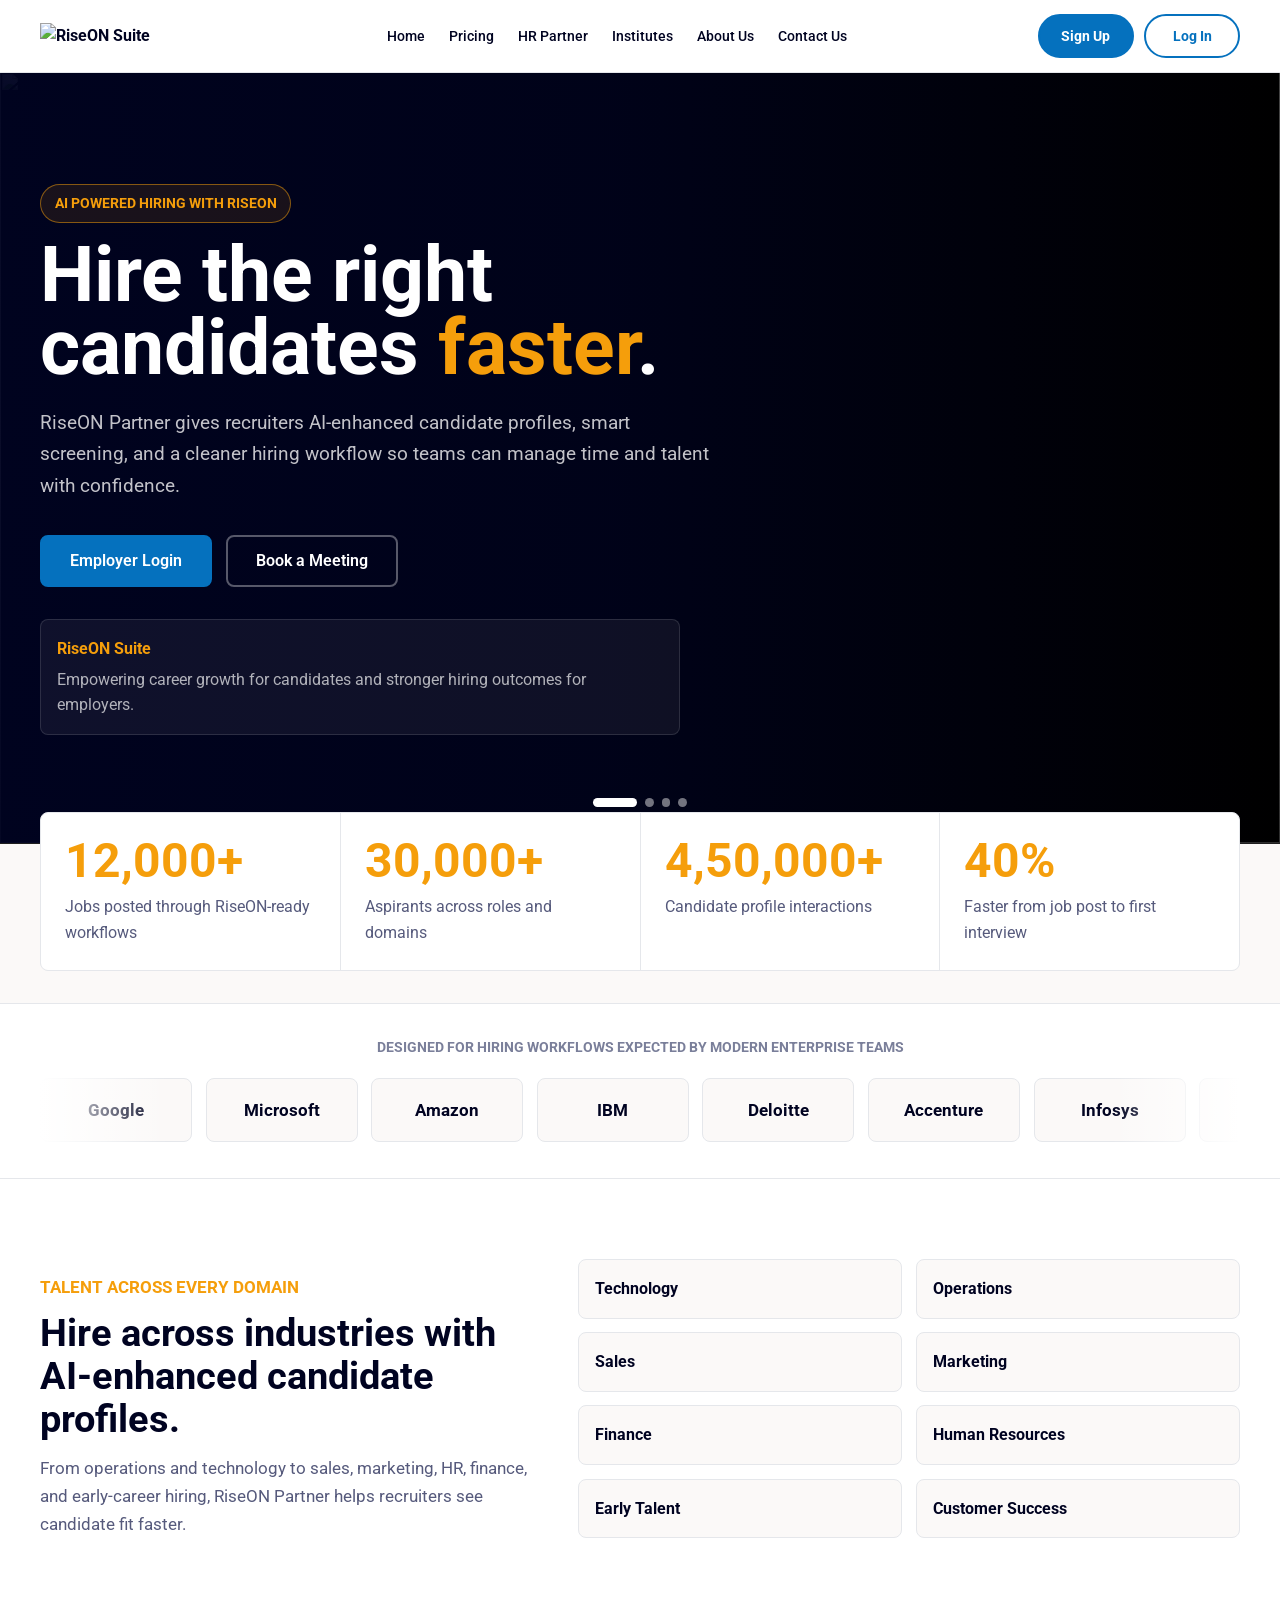
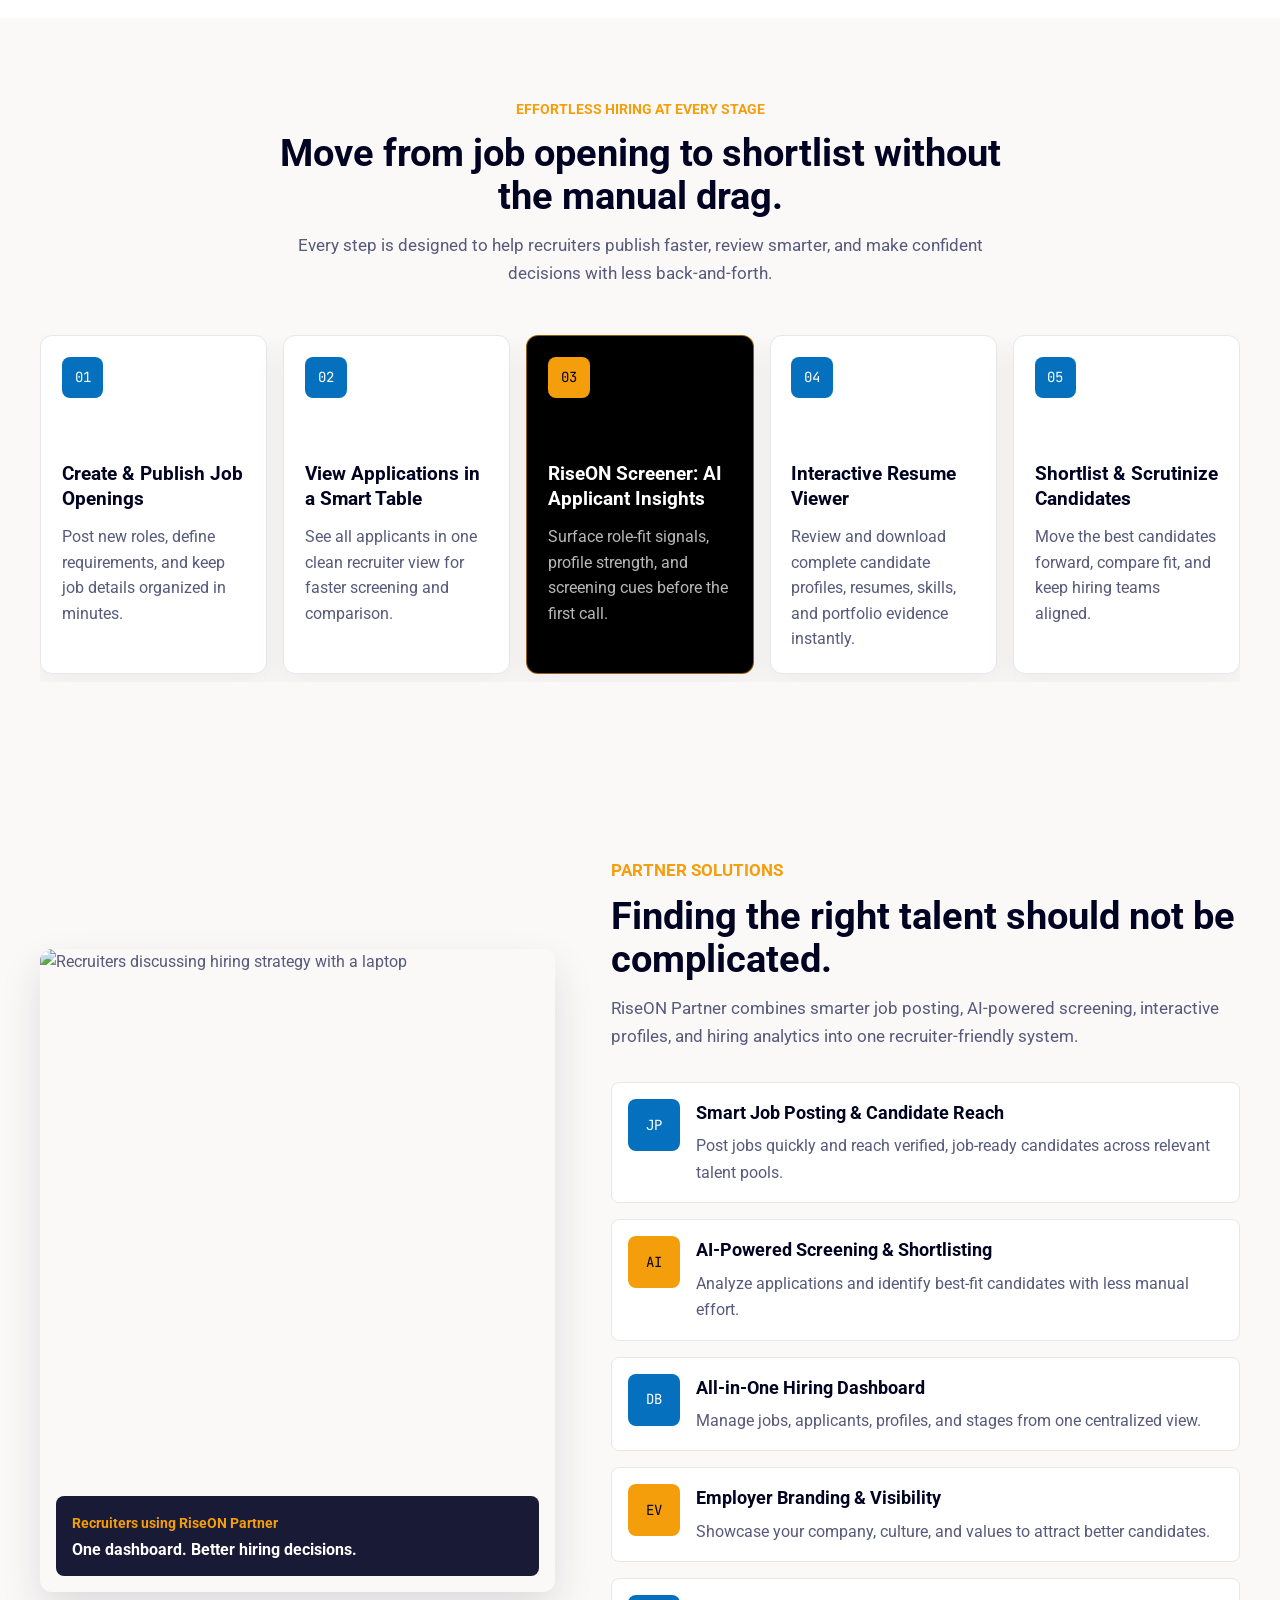
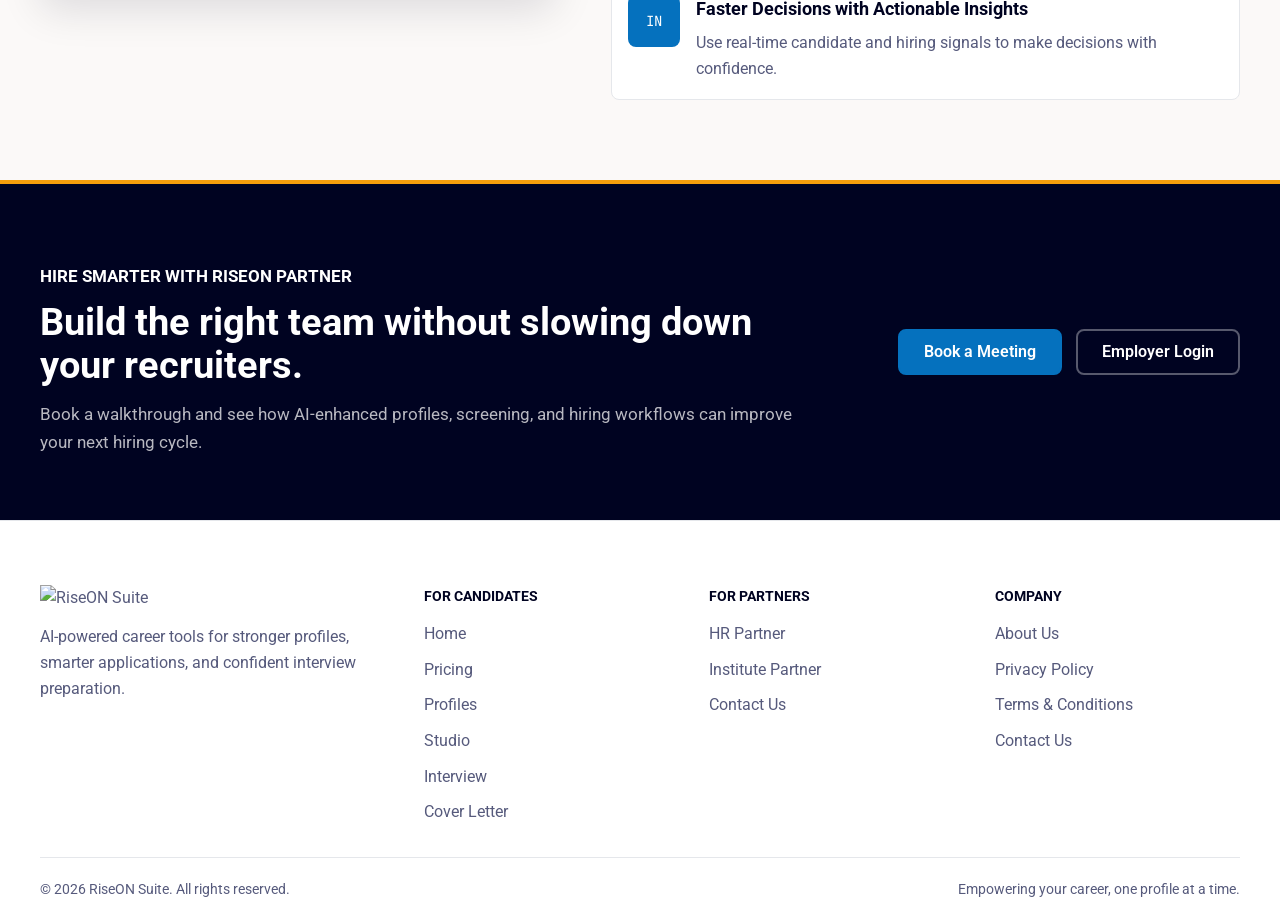
==== hr-partner/index.html @ efba165c "added 2-3 pages" ====
<!doctype html>
<html lang="en">
  <head>
    <meta charset="utf-8">
    <meta name="viewport" content="width=device-width, initial-scale=1">
    <title>RiseON Partner | AI Powered Hiring</title>
    <meta
      name="description"
      content="RiseON Partner helps employers post jobs, screen candidates with AI, review interactive profiles, and hire the right people faster."
    >
    <link rel="preconnect" href="https://fonts.googleapis.com">
    <link rel="preconnect" href="https://fonts.gstatic.com" crossorigin>
    <link href="https://fonts.googleapis.com/css2?family=JetBrains+Mono:wght@400&family=Lora:wght@400;700&family=Roboto:wght@400;500;600;700&display=swap" rel="stylesheet">
    <link rel="stylesheet" href="../root.css">
    <link rel="stylesheet" href="./hr-partner.css?v=20260506-left-hero">
  </head>
  <body>
    <div data-include="../global/header.html"></div>

    <main>
      <section class="partner-hero">
        <div class="partner-hero-carousel" aria-hidden="true">
          <div class="partner-hero-carousel__slide is-active">
            <img src="https://images.pexels.com/photos/3184465/pexels-photo-3184465.jpeg?auto=compress&cs=tinysrgb&w=1800" alt="">
          </div>
          <div class="partner-hero-carousel__slide">
            <img src="https://images.pexels.com/photos/3184291/pexels-photo-3184291.jpeg?auto=compress&cs=tinysrgb&w=1800" alt="">
          </div>
          <div class="partner-hero-carousel__slide">
            <img src="https://images.pexels.com/photos/3183197/pexels-photo-3183197.jpeg?auto=compress&cs=tinysrgb&w=1800" alt="">
          </div>
          <div class="partner-hero-carousel__slide">
            <img src="https://images.pexels.com/photos/8867434/pexels-photo-8867434.jpeg?auto=compress&cs=tinysrgb&w=1800" alt="">
          </div>
        </div>
        <div class="container partner-hero__grid">
          <div class="partner-hero__copy">
            <p class="partner-pill">AI Powered Hiring with RiseON</p>
            <h1>Hire the right candidates <span>faster</span>.</h1>
            <p>
              RiseON Partner gives recruiters AI-enhanced candidate profiles, smart screening, and a cleaner hiring workflow so teams can manage time and talent with confidence.
            </p>
            <div class="partner-hero__actions">
              <a class="btn btn--primary btn--large" href="https://riseon.happypeopleai.com/admin/login">Employer Login</a>
              <a class="btn btn--secondary btn--large" href="https://calendar.google.com/calendar/u/0/appointments/schedules/AcZssZ1-ltkSW2wYf4nBiHcoW8e8xWW96bjMgXMmFRGwy02BsrWXiz62TYmEZXyejcol_nTlp3T9TZU3">Book a Meeting</a>
            </div>
            <div class="partner-hero__brandline">
              <strong>RiseON Suite</strong>
              <span>Empowering career growth for candidates and stronger hiring outcomes for employers.</span>
            </div>
          </div>

        </div>
        <div class="partner-hero-carousel__controls" aria-label="HR Partner hero carousel controls">
          <button class="is-active" type="button" aria-label="Show hiring strategy slide" data-partner-hero-dot="0"></button>
          <button type="button" aria-label="Show recruitment team slide" data-partner-hero-dot="1"></button>
          <button type="button" aria-label="Show candidate review slide" data-partner-hero-dot="2"></button>
          <button type="button" aria-label="Show AI hiring slide" data-partner-hero-dot="3"></button>
        </div>
      </section>

      <section class="partner-proof" aria-label="RiseON Partner hiring metrics">
        <div class="container partner-proof__grid">
          <div>
            <strong data-count-to="12000">0</strong>
            <span>Jobs posted through RiseON-ready workflows</span>
          </div>
          <div>
            <strong data-count-to="30000">0</strong>
            <span>Aspirants across roles and domains</span>
          </div>
          <div>
            <strong data-count-to="450000">0</strong>
            <span>Candidate profile interactions</span>
          </div>
          <div>
            <strong>40%</strong>
            <span>Faster from job post to first interview</span>
          </div>
        </div>
      </section>

      <section class="partner-logo-marquee" aria-label="Enterprise hiring standards">
        <div class="container partner-logo-marquee__inner">
          <p>Designed for hiring workflows expected by modern enterprise teams</p>
          <div class="partner-logo-marquee__viewport">
            <div class="partner-logo-marquee__track">
              <span>Google</span>
              <span>Microsoft</span>
              <span>Amazon</span>
              <span>IBM</span>
              <span>Deloitte</span>
              <span>Accenture</span>
              <span>Infosys</span>
              <span>TCS</span>
              <span>Wipro</span>
              <span>Capgemini</span>
              <span aria-hidden="true">Google</span>
              <span aria-hidden="true">Microsoft</span>
              <span aria-hidden="true">Amazon</span>
              <span aria-hidden="true">IBM</span>
              <span aria-hidden="true">Deloitte</span>
              <span aria-hidden="true">Accenture</span>
              <span aria-hidden="true">Infosys</span>
              <span aria-hidden="true">TCS</span>
              <span aria-hidden="true">Wipro</span>
              <span aria-hidden="true">Capgemini</span>
            </div>
          </div>
        </div>
      </section>

      <section class="section partner-industries">
        <div class="container partner-industries__inner">
          <div>
            <p class="eyebrow">Talent across every domain</p>
            <h2>Hire across industries with AI-enhanced candidate profiles.</h2>
            <p>
              From operations and technology to sales, marketing, HR, finance, and early-career hiring, RiseON Partner helps recruiters see candidate fit faster.
            </p>
          </div>
          <div class="industry-strip" aria-label="Recruiters using RiseON Partner">
            <span>Technology</span>
            <span>Operations</span>
            <span>Sales</span>
            <span>Marketing</span>
            <span>Finance</span>
            <span>Human Resources</span>
            <span>Early Talent</span>
            <span>Customer Success</span>
          </div>
        </div>
      </section>

      <section class="section hiring-flow">
        <div class="container">
          <div class="section-heading">
            <p class="eyebrow">Effortless hiring at every stage</p>
            <h2>Move from job opening to shortlist without the manual drag.</h2>
            <p>Every step is designed to help recruiters publish faster, review smarter, and make confident decisions with less back-and-forth.</p>
          </div>

          <div class="flow-grid">
            <article class="flow-card">
              <span>01</span>
              <h3>Create & Publish Job Openings</h3>
              <p>Post new roles, define requirements, and keep job details organized in minutes.</p>
            </article>
            <article class="flow-card">
              <span>02</span>
              <h3>View Applications in a Smart Table</h3>
              <p>See all applicants in one clean recruiter view for faster screening and comparison.</p>
            </article>
            <article class="flow-card flow-card--featured">
              <span>03</span>
              <h3>RiseON Screener: AI Applicant Insights</h3>
              <p>Surface role-fit signals, profile strength, and screening cues before the first call.</p>
            </article>
            <article class="flow-card">
              <span>04</span>
              <h3>Interactive Resume Viewer</h3>
              <p>Review and download complete candidate profiles, resumes, skills, and portfolio evidence instantly.</p>
            </article>
            <article class="flow-card">
              <span>05</span>
              <h3>Shortlist & Scrutinize Candidates</h3>
              <p>Move the best candidates forward, compare fit, and keep hiring teams aligned.</p>
            </article>
          </div>
        </div>
      </section>

      <section class="section partner-solution">
        <div class="container partner-solution__grid">
          <div class="solution-media">
            <img src="https://images.pexels.com/photos/3184465/pexels-photo-3184465.jpeg?auto=compress&cs=tinysrgb&w=1200" alt="Recruiters discussing hiring strategy with a laptop">
            <div class="solution-media__label">
              <span>Recruiters using RiseON Partner</span>
              <strong>One dashboard. Better hiring decisions.</strong>
            </div>
          </div>
          <div>
            <p class="eyebrow">Partner solutions</p>
            <h2>Finding the right talent should not be complicated.</h2>
            <p>
              RiseON Partner combines smarter job posting, AI-powered screening, interactive profiles, and hiring analytics into one recruiter-friendly system.
            </p>
            <div class="solution-list">
              <article>
                <span>JP</span>
                <div>
                  <h3>Smart Job Posting & Candidate Reach</h3>
                  <p>Post jobs quickly and reach verified, job-ready candidates across relevant talent pools.</p>
                </div>
              </article>
              <article>
                <span>AI</span>
                <div>
                  <h3>AI-Powered Screening & Shortlisting</h3>
                  <p>Analyze applications and identify best-fit candidates with less manual effort.</p>
                </div>
              </article>
              <article>
                <span>DB</span>
                <div>
                  <h3>All-in-One Hiring Dashboard</h3>
                  <p>Manage jobs, applicants, profiles, and stages from one centralized view.</p>
                </div>
              </article>
              <article>
                <span>EV</span>
                <div>
                  <h3>Employer Branding & Visibility</h3>
                  <p>Showcase your company, culture, and values to attract better candidates.</p>
                </div>
              </article>
              <article>
                <span>IN</span>
                <div>
                  <h3>Faster Decisions with Actionable Insights</h3>
                  <p>Use real-time candidate and hiring signals to make decisions with confidence.</p>
                </div>
              </article>
            </div>
          </div>
        </div>
      </section>

      <section class="partner-cta">
        <div class="container partner-cta__inner">
          <div>
            <p class="eyebrow">Hire smarter with RiseON Partner</p>
            <h2>Build the right team without slowing down your recruiters.</h2>
            <p>Book a walkthrough and see how AI-enhanced profiles, screening, and hiring workflows can improve your next hiring cycle.</p>
          </div>
          <div class="partner-cta__actions">
            <a class="btn btn--primary" href="https://calendar.google.com/calendar/u/0/appointments/schedules/AcZssZ1-ltkSW2wYf4nBiHcoW8e8xWW96bjMgXMmFRGwy02BsrWXiz62TYmEZXyejcol_nTlp3T9TZU3">Book a Meeting</a>
            <a class="btn btn--secondary" href="https://riseon.happypeopleai.com/admin/login">Employer Login</a>
          </div>
        </div>
      </section>
    </main>

    <div data-include="../global/footer.html"></div>
    <script src="./hr-partner.js?v=20260506-left-hero"></script>
  </body>
</html>
---- root.css ----
@import url("./global/variables.css");
@import url("./global/base.css");
---- hr-partner/hr-partner.css ----
body {
  padding-top: 72px;
}

.eyebrow,
.partner-pill {
  color: var(--color-warning);
  font-size: var(--text-sm);
  font-weight: 700;
  letter-spacing: 0;
  text-transform: uppercase;
}

.btn--large {
  min-height: 3.25rem;
  padding-inline: 1.75rem;
}

.section-heading {
  max-width: 760px;
  margin-inline: auto;
  text-align: center;
}

.section-heading h2,
.partner-industries h2,
.partner-solution h2,
.partner-cta h2 {
  margin-top: 0.625rem;
  color: var(--color-dark);
  font-size: clamp(1.875rem, 3vw, 2.75rem);
  line-height: 1.12;
}

.section-heading p:not(.eyebrow),
.partner-industries p,
.partner-solution p,
.partner-cta p {
  margin-top: 0.875rem;
  font-size: 1.0625rem;
  line-height: 1.65;
}

.partner-hero {
  position: relative;
  isolation: isolate;
  overflow: hidden;
  color: var(--color-surface);
  background: #000000;
  border-bottom: 1px solid rgba(255, 255, 255, 0.12);
}

.partner-hero::before {
  position: absolute;
  inset: 0;
  z-index: -1;
  content: "";
  background:
    linear-gradient(90deg, rgba(0, 3, 33, 0.94), rgba(0, 3, 33, 0.75) 48%, rgba(0, 0, 0, 0.45)),
    linear-gradient(0deg, rgba(0, 0, 0, 0.56), rgba(0, 0, 0, 0.12) 48%, rgba(0, 0, 0, 0.38));
}

.partner-hero-carousel {
  position: absolute;
  inset: 0;
  z-index: -2;
}

.partner-hero-carousel__slide {
  position: absolute;
  inset: 0;
  opacity: 0;
  transform: scale(1.035);
  transition: opacity 900ms ease, transform 2200ms ease;
}

.partner-hero-carousel__slide.is-active {
  opacity: 1;
  transform: scale(1);
}

.partner-hero-carousel__slide img {
  width: 100%;
  height: 100%;
  object-fit: cover;
}

.partner-hero__grid {
  display: flex;
  align-items: center;
  justify-content: flex-start;
  min-height: 680px;
  padding-block: 7rem 6.75rem;
}

.partner-hero-carousel__controls {
  position: absolute;
  right: 0;
  bottom: 2.25rem;
  left: 0;
  z-index: 3;
  display: flex;
  gap: 0.5rem;
  align-items: center;
  justify-content: center;
}

.partner-hero-carousel__controls button {
  width: 0.55rem;
  height: 0.55rem;
  padding: 0;
  border-radius: var(--radius-full);
  background: rgba(255, 255, 255, 0.45);
  transition: width var(--ease), background-color var(--ease);
}

.partner-hero-carousel__controls button.is-active {
  width: 2.75rem;
  background: var(--color-surface);
}

.partner-pill {
  display: inline-flex;
  width: fit-content;
  align-items: center;
  padding: 0.45rem 0.85rem;
  border: 1px solid rgba(245, 158, 11, 0.5);
  border-radius: var(--radius-full);
  background: rgba(245, 158, 11, 0.1);
}

.partner-hero h1 {
  max-width: 800px;
  margin-top: 1rem;
  color: var(--color-surface);
  font-size: clamp(3.2rem, 6vw, 6rem);
  line-height: 0.95;
  letter-spacing: 0;
}

.partner-hero h1 span {
  color: var(--color-warning);
}

.partner-hero__copy > p:not(.partner-pill) {
  max-width: 680px;
  margin-top: 1.45rem;
  color: rgba(255, 255, 255, 0.76);
  font-size: clamp(1.0625rem, 1.45vw, 1.25rem);
  line-height: 1.7;
}

.partner-hero__actions,
.partner-cta__actions {
  display: flex;
  flex-wrap: wrap;
  gap: 0.875rem;
  margin-top: 2rem;
}

.partner-hero .btn--secondary,
.partner-cta .btn--secondary {
  color: var(--color-surface);
  background: transparent;
  border-color: rgba(255, 255, 255, 0.34);
}

.partner-hero .btn--secondary:hover,
.partner-cta .btn--secondary:hover {
  color: var(--color-dark);
  background: var(--color-surface);
  border-color: var(--color-surface);
}

.partner-hero__brandline {
  max-width: 640px;
  margin-top: 2rem;
  padding: 1rem;
  border: 1px solid rgba(255, 255, 255, 0.12);
  border-radius: var(--radius-md);
  background: rgba(255, 255, 255, 0.06);
}

.partner-hero__brandline strong,
.partner-hero__brandline span {
  display: block;
}

.partner-hero__brandline strong {
  color: var(--color-warning);
}

.partner-hero__brandline span {
  margin-top: 0.35rem;
  color: rgba(255, 255, 255, 0.68);
}

.partner-proof {
  background: var(--color-surface-soft);
  border-bottom: 1px solid var(--color-border);
}

.partner-proof__grid {
  display: grid;
  grid-template-columns: repeat(4, 1fr);
  gap: 1px;
  overflow: hidden;
  border: 1px solid var(--color-border);
  border-radius: var(--radius-md);
  background: var(--color-border);
  transform: translateY(-2rem);
}

.partner-proof__grid div {
  padding: 1.5rem;
  background: var(--color-surface);
}

.partner-proof__grid strong {
  display: block;
  color: var(--color-warning);
  font-size: clamp(2rem, 4vw, 3rem);
  line-height: 1;
}

.partner-proof__grid span {
  display: block;
  margin-top: 0.6rem;
}

.partner-logo-marquee {
  padding-block: 2rem;
  background: var(--color-surface);
  border-bottom: 1px solid var(--color-border);
}

.partner-logo-marquee__inner {
  display: grid;
  gap: 1rem;
}

.partner-logo-marquee__inner p {
  color: var(--color-muted);
  font-size: var(--text-sm);
  font-weight: 700;
  text-align: center;
  text-transform: uppercase;
}

.partner-logo-marquee__viewport {
  position: relative;
  overflow: hidden;
  padding-block: 0.25rem;
}

.partner-logo-marquee__viewport::before,
.partner-logo-marquee__viewport::after {
  position: absolute;
  top: 0;
  bottom: 0;
  z-index: 2;
  width: 8rem;
  content: "";
  pointer-events: none;
}

.partner-logo-marquee__viewport::before {
  left: 0;
  background: linear-gradient(90deg, var(--color-surface), rgba(255, 255, 255, 0));
}

.partner-logo-marquee__viewport::after {
  right: 0;
  background: linear-gradient(270deg, var(--color-surface), rgba(255, 255, 255, 0));
}

.partner-logo-marquee__track {
  display: flex;
  width: max-content;
  gap: 0.85rem;
  animation: partnerLogoMarquee 30s linear infinite;
}

.partner-logo-marquee:hover .partner-logo-marquee__track {
  animation-play-state: paused;
}

.partner-logo-marquee__track span {
  display: inline-flex;
  min-width: 9.5rem;
  min-height: 4rem;
  align-items: center;
  justify-content: center;
  border: 1px solid var(--color-border);
  border-radius: var(--radius-md);
  color: var(--color-dark);
  background: var(--color-surface-soft);
  font-size: 1.05rem;
  font-weight: 700;
  transition: color var(--ease), border-color var(--ease), transform var(--ease);
}

.partner-logo-marquee__track span:hover {
  color: var(--color-warning);
  border-color: rgba(245, 158, 11, 0.42);
  transform: translateY(-3px);
}

@keyframes partnerLogoMarquee {
  from {
    transform: translateX(0);
  }

  to {
    transform: translateX(calc(-50% - 0.425rem));
  }
}

.partner-industries {
  background: var(--color-surface);
}

.partner-industries__inner {
  display: grid;
  grid-template-columns: 0.85fr 1.15fr;
  gap: 3rem;
  align-items: center;
}

.industry-strip {
  display: grid;
  grid-template-columns: repeat(2, 1fr);
  gap: 0.85rem;
}

.industry-strip span {
  padding: 1rem;
  border: 1px solid var(--color-border);
  border-radius: var(--radius-md);
  color: var(--color-dark);
  background: var(--color-surface-soft);
  font-weight: 700;
  transition: transform var(--ease), border-color var(--ease), background-color var(--ease);
}

.industry-strip span:hover {
  border-color: rgba(245, 158, 11, 0.45);
  background: rgba(245, 158, 11, 0.08);
  transform: translateY(-4px);
}

.hiring-flow,
.partner-solution {
  background: var(--color-surface-soft);
}

.flow-grid {
  display: grid;
  grid-template-columns: repeat(5, minmax(220px, 1fr));
  gap: 1rem;
  margin-top: 3rem;
  overflow-x: auto;
  padding-bottom: 0.5rem;
}

.flow-card {
  position: relative;
  min-height: 290px;
  padding: 1.3rem;
  border: 1px solid var(--color-border);
  border-radius: var(--radius-lg);
  background: var(--color-surface);
  box-shadow: 0 12px 32px rgba(0, 3, 33, 0.06);
  transition: transform var(--ease), box-shadow var(--ease), border-color var(--ease);
}

.flow-card:hover {
  border-color: rgba(5, 113, 190, 0.35);
  box-shadow: 0 18px 44px rgba(0, 3, 33, 0.1);
  transform: translateY(-6px);
}

.flow-card span {
  display: inline-flex;
  width: 2.6rem;
  height: 2.6rem;
  align-items: center;
  justify-content: center;
  border-radius: var(--radius-md);
  color: var(--color-surface);
  background: var(--color-primary);
  font-family: var(--font-mono);
  font-size: var(--text-sm);
}

.flow-card h3 {
  margin-top: 4rem;
  color: var(--color-dark);
  font-size: 1.2rem;
  line-height: 1.3;
}

.flow-card p {
  margin-top: 0.75rem;
}

.flow-card--featured {
  color: var(--color-surface);
  background: #000000;
  border-color: rgba(245, 158, 11, 0.6);
}

.flow-card--featured span {
  color: var(--color-dark);
  background: var(--color-warning);
}

.flow-card--featured h3 {
  color: var(--color-surface);
}

.flow-card--featured p {
  color: rgba(255, 255, 255, 0.72);
}

.partner-solution__grid {
  display: grid;
  grid-template-columns: minmax(0, 0.9fr) minmax(0, 1.1fr);
  gap: 3.5rem;
  align-items: center;
}

.solution-media {
  position: relative;
  overflow: hidden;
  border-radius: var(--radius-lg);
  box-shadow: 0 18px 42px rgba(0, 3, 33, 0.12);
}

.solution-media img {
  width: 100%;
  aspect-ratio: 4 / 5;
  object-fit: cover;
  transition: transform 650ms ease;
}

.solution-media:hover img {
  transform: scale(1.06);
}

.solution-media__label {
  position: absolute;
  right: 1rem;
  bottom: 1rem;
  left: 1rem;
  padding: 1rem;
  border-radius: var(--radius-md);
  color: var(--color-surface);
  background: rgba(0, 3, 33, 0.9);
}

.solution-media__label span,
.solution-media__label strong {
  display: block;
}

.solution-media__label span {
  color: var(--color-warning);
  font-size: var(--text-sm);
  font-weight: 700;
}

.solution-media__label strong {
  margin-top: 0.3rem;
  line-height: 1.35;
}

.solution-list {
  display: grid;
  gap: 1rem;
  margin-top: 2rem;
}

.solution-list article {
  display: grid;
  grid-template-columns: 3.25rem 1fr;
  gap: 1rem;
  padding: 1rem;
  border: 1px solid var(--color-border);
  border-radius: var(--radius-md);
  background: var(--color-surface);
  transition: border-color var(--ease), transform var(--ease), box-shadow var(--ease);
}

.solution-list article:hover {
  border-color: rgba(245, 158, 11, 0.45);
  box-shadow: 0 14px 32px rgba(0, 3, 33, 0.08);
  transform: translateX(6px);
}

.solution-list span {
  display: inline-flex;
  width: 3.25rem;
  height: 3.25rem;
  align-items: center;
  justify-content: center;
  border-radius: var(--radius-md);
  color: var(--color-surface);
  background: var(--color-primary);
  font-family: var(--font-mono);
  font-size: var(--text-sm);
}

.solution-list article:nth-child(even) span {
  color: var(--color-dark);
  background: var(--color-warning);
}

.solution-list h3 {
  color: var(--color-dark);
  font-size: 1.1rem;
}

.solution-list p {
  margin-top: 0.4rem;
  font-size: var(--text-base);
}

.partner-cta {
  padding-block: 4rem;
  color: var(--color-surface);
  background: var(--color-dark);
  border-top: 4px solid var(--color-warning);
}

.partner-cta .eyebrow,
.partner-cta h2 {
  color: var(--color-surface);
}

.partner-cta p:not(.eyebrow) {
  color: rgba(255, 255, 255, 0.72);
}

.partner-cta__inner {
  display: flex;
  align-items: center;
  justify-content: space-between;
  gap: 2rem;
}

.partner-cta__inner > div {
  max-width: 780px;
}

.partner-cta__actions {
  flex: 0 0 auto;
  margin-top: 0;
}

.reveal-on-scroll {
  opacity: 0;
  transform: translateY(20px);
  transition: opacity 520ms ease, transform 520ms ease;
}

.reveal-on-scroll.is-visible {
  opacity: 1;
  transform: translateY(0);
}

@keyframes partnerFloat {
  0%,
  100% {
    transform: translateY(0);
  }

  50% {
    transform: translateY(-8px);
  }
}

@media (max-width: 1100px) {
  .partner-industries__inner,
  .partner-solution__grid {
    grid-template-columns: 1fr;
  }

  .partner-proof__grid {
    grid-template-columns: repeat(2, 1fr);
    transform: none;
    margin-block: 1.5rem;
  }
}

@media (max-width: 767px) {
  .partner-hero__grid {
    min-height: auto;
    padding-block: 5rem 5.25rem;
  }

  .partner-hero h1 {
    font-size: clamp(2.65rem, 14vw, 4rem);
  }

  .partner-hero__actions,
  .partner-cta__actions {
    align-items: stretch;
    flex-direction: column;
  }

  .partner-hero__actions .btn,
  .partner-cta__actions .btn {
    width: 100%;
  }

  .partner-proof__grid,
  .industry-strip {
    grid-template-columns: 1fr;
  }

  .partner-cta__inner {
    align-items: flex-start;
    flex-direction: column;
  }
}
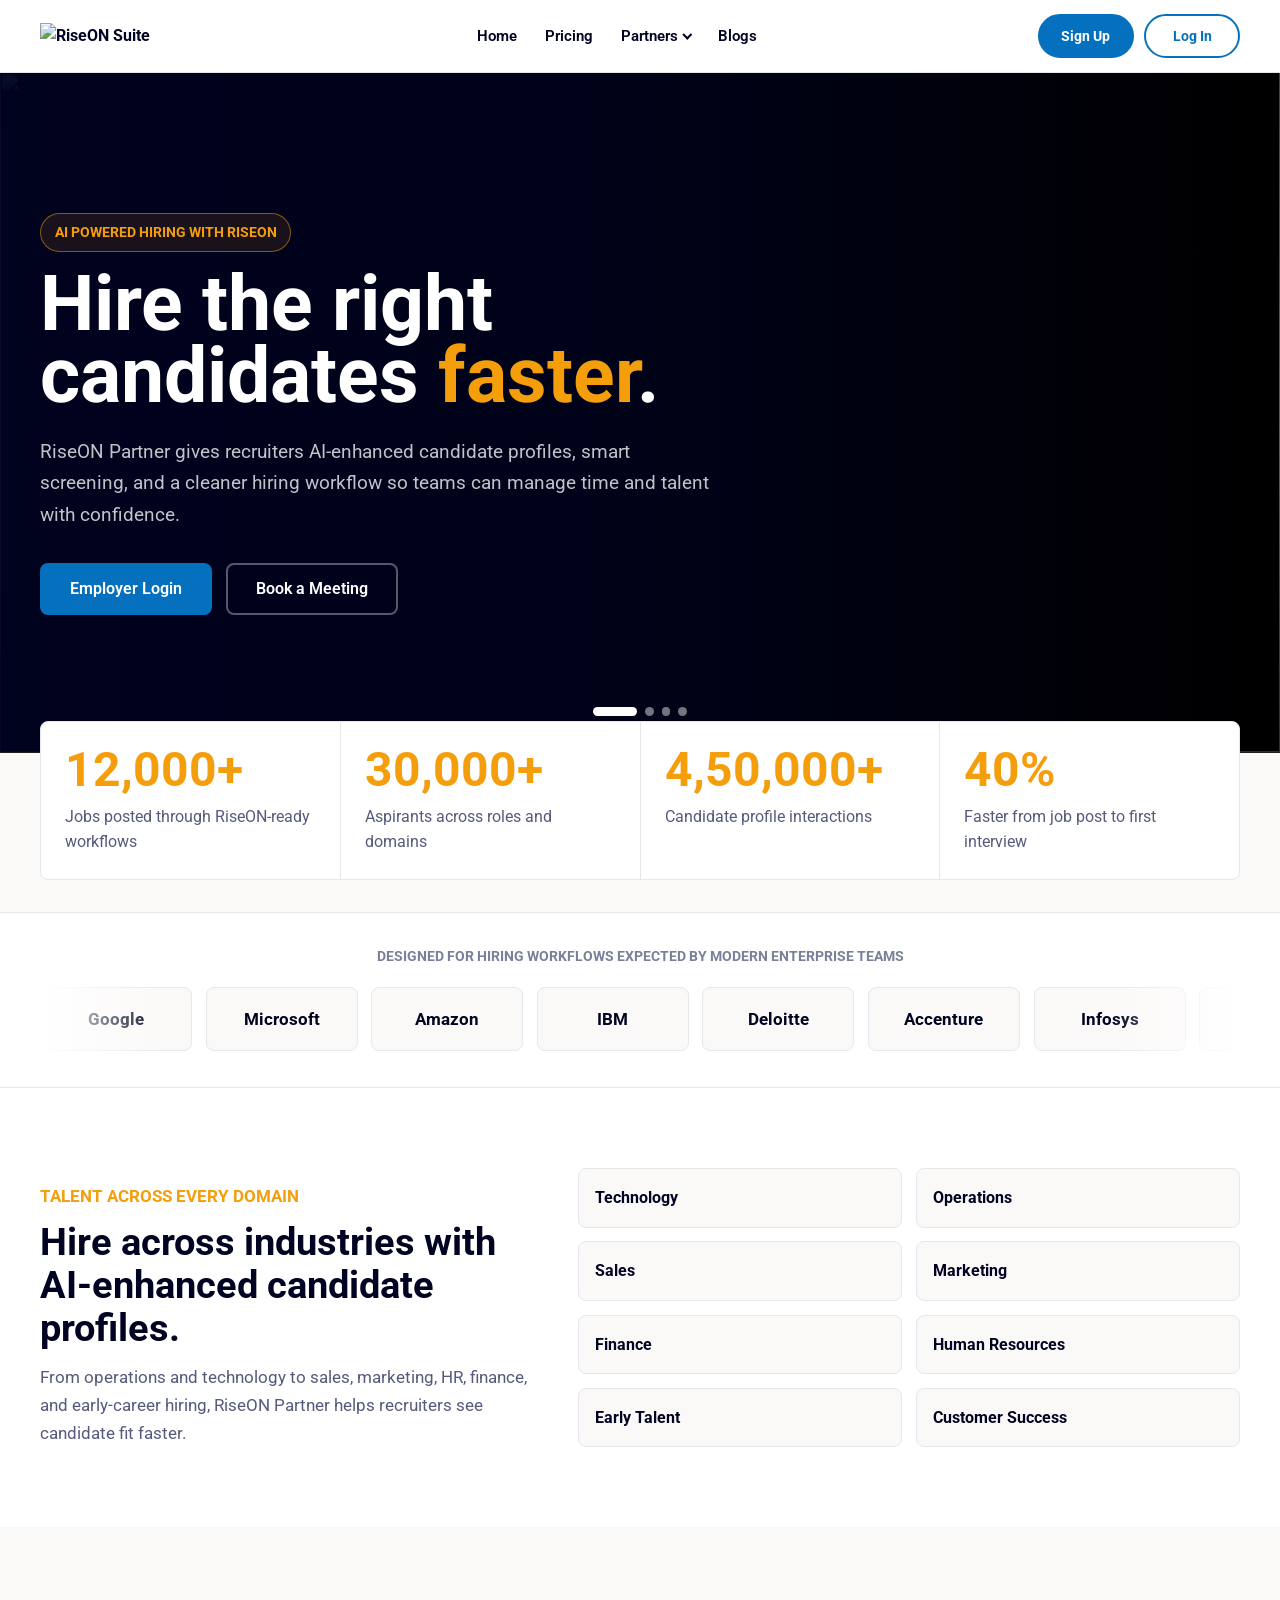
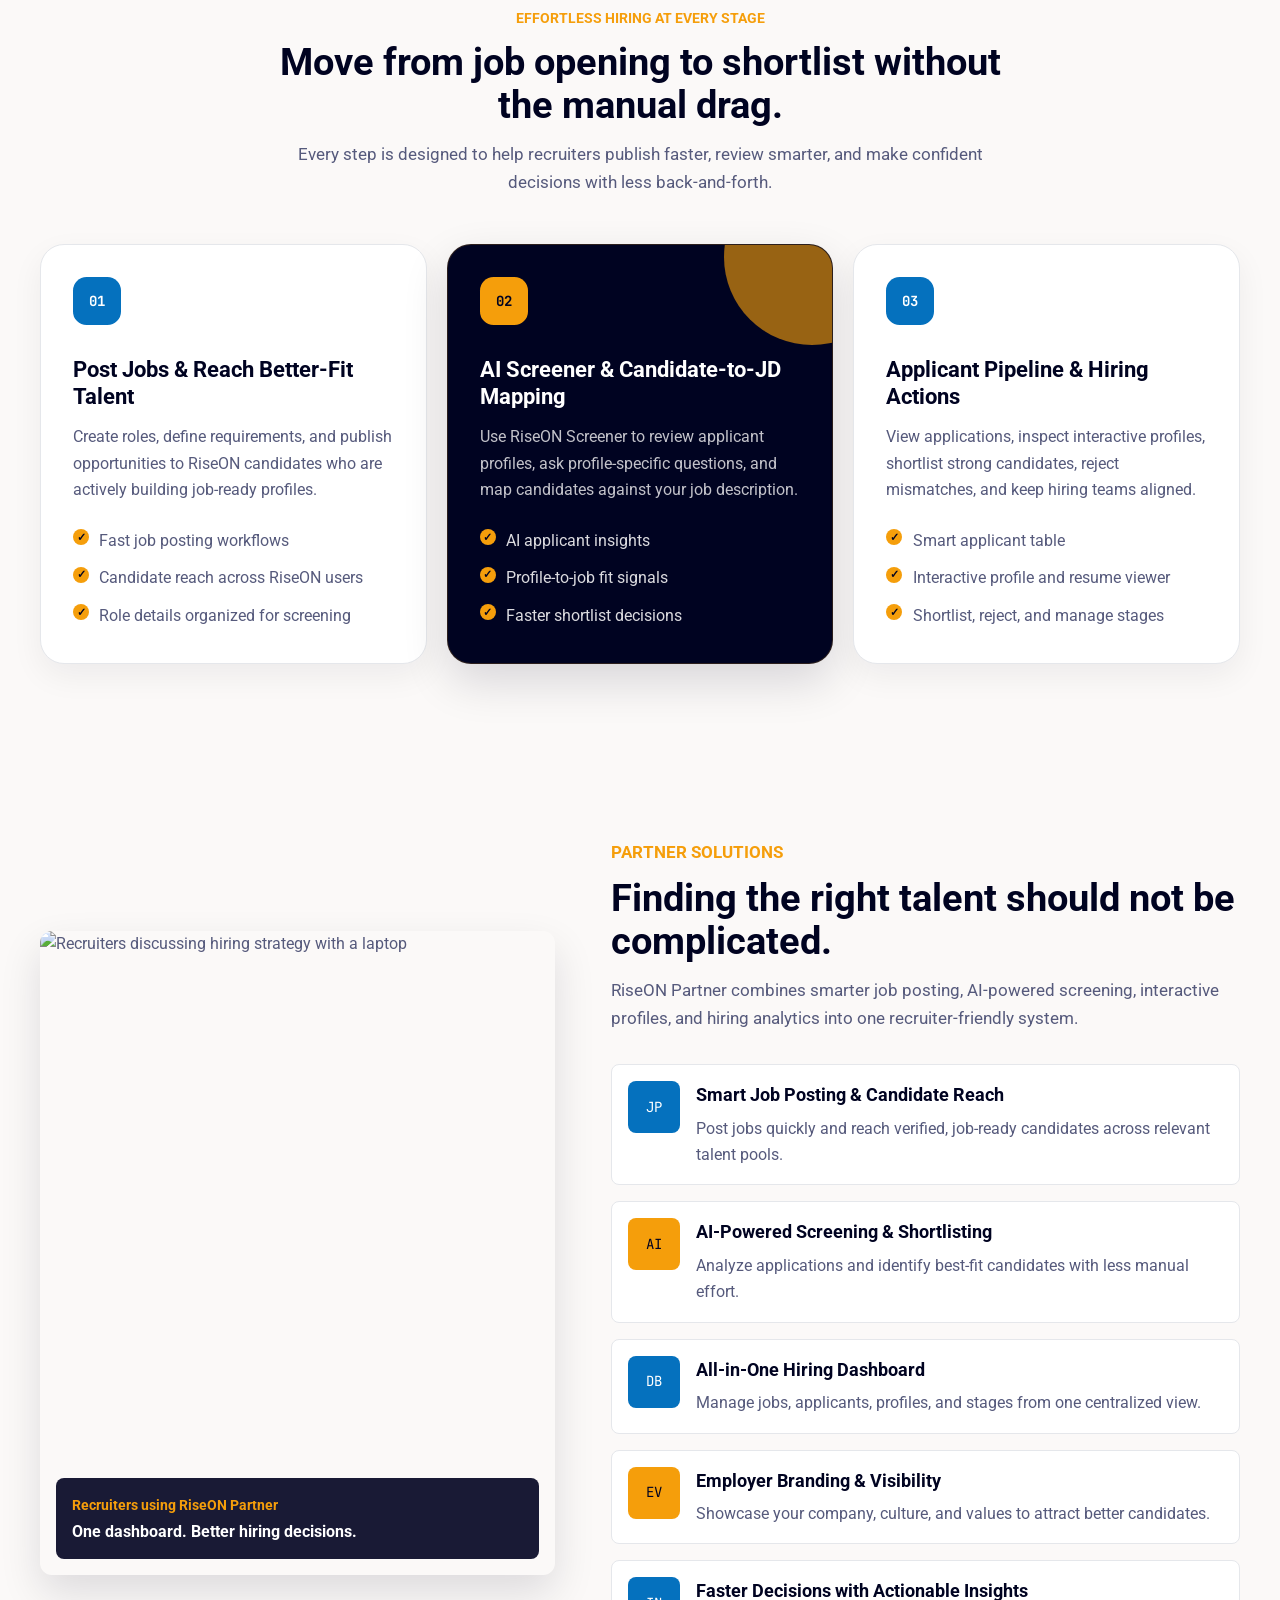
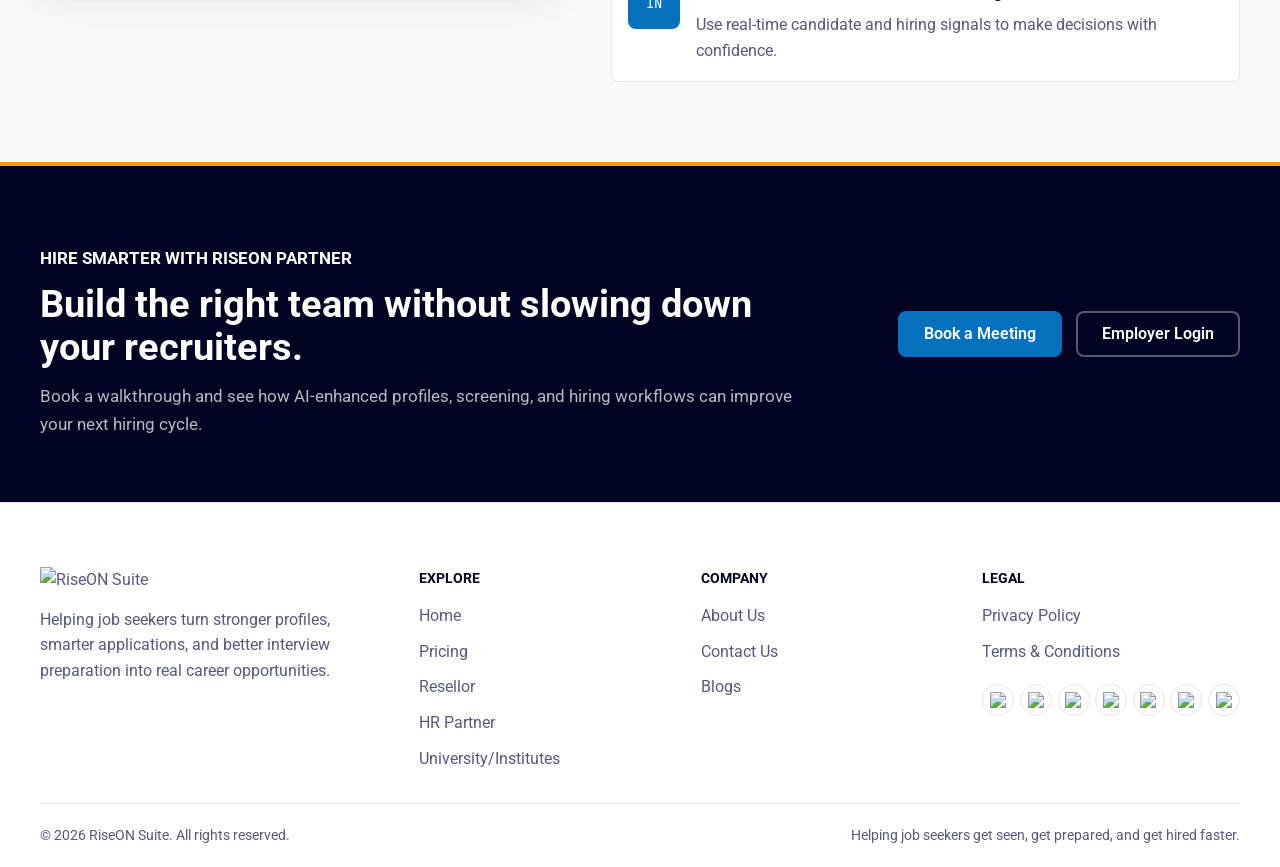
==== commit 3795ca99: "Adedd resellor page" ====
--- a/hr-partner/index.html
+++ b/hr-partner/index.html
@@ -44,10 +44,10 @@
               <a class="btn btn--primary btn--large" href="https://riseon.happypeopleai.com/admin/login">Employer Login</a>
               <a class="btn btn--secondary btn--large" href="https://calendar.google.com/calendar/u/0/appointments/schedules/AcZssZ1-ltkSW2wYf4nBiHcoW8e8xWW96bjMgXMmFRGwy02BsrWXiz62TYmEZXyejcol_nTlp3T9TZU3">Book a Meeting</a>
             </div>
-            <div class="partner-hero__brandline">
+            <!-- <div class="partner-hero__brandline">
               <strong>RiseON Suite</strong>
               <span>Empowering career growth for candidates and stronger hiring outcomes for employers.</span>
-            </div>
+            </div> -->
           </div>
 
         </div>
@@ -143,28 +143,33 @@
           <div class="flow-grid">
             <article class="flow-card">
               <span>01</span>
-              <h3>Create & Publish Job Openings</h3>
-              <p>Post new roles, define requirements, and keep job details organized in minutes.</p>
+              <h3>Post Jobs & Reach Better-Fit Talent</h3>
+              <p>Create roles, define requirements, and publish opportunities to RiseON candidates who are actively building job-ready profiles.</p>
+              <ul>
+                <li>Fast job posting workflows</li>
+                <li>Candidate reach across RiseON users</li>
+                <li>Role details organized for screening</li>
+              </ul>
+            </article>
+            <article class="flow-card flow-card--featured">
+              <span>02</span>
+              <h3>AI Screener & Candidate-to-JD Mapping</h3>
+              <p>Use RiseON Screener to review applicant profiles, ask profile-specific questions, and map candidates against your job description.</p>
+              <ul>
+                <li>AI applicant insights</li>
+                <li>Profile-to-job fit signals</li>
+                <li>Faster shortlist decisions</li>
+              </ul>
             </article>
             <article class="flow-card">
-              <span>02</span>
-              <h3>View Applications in a Smart Table</h3>
-              <p>See all applicants in one clean recruiter view for faster screening and comparison.</p>
-            </article>
-            <article class="flow-card flow-card--featured">
               <span>03</span>
-              <h3>RiseON Screener: AI Applicant Insights</h3>
-              <p>Surface role-fit signals, profile strength, and screening cues before the first call.</p>
-            </article>
-            <article class="flow-card">
-              <span>04</span>
-              <h3>Interactive Resume Viewer</h3>
-              <p>Review and download complete candidate profiles, resumes, skills, and portfolio evidence instantly.</p>
-            </article>
-            <article class="flow-card">
-              <span>05</span>
-              <h3>Shortlist & Scrutinize Candidates</h3>
-              <p>Move the best candidates forward, compare fit, and keep hiring teams aligned.</p>
+              <h3>Applicant Pipeline & Hiring Actions</h3>
+              <p>View applications, inspect interactive profiles, shortlist strong candidates, reject mismatches, and keep hiring teams aligned.</p>
+              <ul>
+                <li>Smart applicant table</li>
+                <li>Interactive profile and resume viewer</li>
+                <li>Shortlist, reject, and manage stages</li>
+              </ul>
             </article>
           </div>
         </div>
--- a/hr-partner/hr-partner.css
+++ b/hr-partner/hr-partner.css
@@ -356,58 +356,121 @@
 
 .flow-grid {
   display: grid;
-  grid-template-columns: repeat(5, minmax(220px, 1fr));
-  gap: 1rem;
+  grid-template-columns: repeat(3, 1fr);
+  gap: 1.25rem;
   margin-top: 3rem;
-  overflow-x: auto;
-  padding-bottom: 0.5rem;
 }
 
 .flow-card {
   position: relative;
-  min-height: 290px;
-  padding: 1.3rem;
+  overflow: hidden;
+  min-height: 420px;
+  padding: 2rem;
   border: 1px solid var(--color-border);
-  border-radius: var(--radius-lg);
+  border-radius: 1.5rem;
   background: var(--color-surface);
   box-shadow: 0 12px 32px rgba(0, 3, 33, 0.06);
   transition: transform var(--ease), box-shadow var(--ease), border-color var(--ease);
 }
 
+.flow-card::before {
+  position: absolute;
+  top: -4.75rem;
+  right: -4.25rem;
+  display: none;
+  width: 11rem;
+  height: 11rem;
+  content: "";
+  border-radius: 50%;
+  background: rgba(245, 158, 11, 0.62);
+  transition: transform 500ms ease;
+}
+
 .flow-card:hover {
-  border-color: rgba(5, 113, 190, 0.35);
-  box-shadow: 0 18px 44px rgba(0, 3, 33, 0.1);
-  transform: translateY(-6px);
+  border-color: rgba(245, 158, 11, 0.45);
+  box-shadow: 0 24px 58px rgba(0, 3, 33, 0.18);
+  transform: translateY(-5px);
+}
+
+.flow-card:hover::before {
+  transform: scale(1.08) translate(-0.25rem, 0.25rem);
 }
 
 .flow-card span {
+  position: relative;
+  z-index: 1;
   display: inline-flex;
-  width: 2.6rem;
-  height: 2.6rem;
+  width: 3rem;
+  height: 3rem;
   align-items: center;
   justify-content: center;
-  border-radius: var(--radius-md);
+  border-radius: 0.85rem;
   color: var(--color-surface);
   background: var(--color-primary);
   font-family: var(--font-mono);
   font-size: var(--text-sm);
+  font-weight: 700;
 }
 
 .flow-card h3 {
-  margin-top: 4rem;
-  color: var(--color-dark);
-  font-size: 1.2rem;
-  line-height: 1.3;
+  position: relative;
+  z-index: 1;
+  margin-top: 2rem;
+  color: var(--color-dark);
+  font-size: 1.35rem;
+  line-height: 1.25;
 }
 
 .flow-card p {
-  margin-top: 0.75rem;
+  position: relative;
+  z-index: 1;
+  margin-top: 0.85rem;
+  line-height: 1.65;
+}
+
+.flow-card ul {
+  position: relative;
+  z-index: 1;
+  display: grid;
+  gap: 0.75rem;
+  margin-top: 1.5rem;
+  list-style: none;
+}
+
+.flow-card li {
+  position: relative;
+  min-height: 1.45rem;
+  padding-left: 1.65rem;
+  color: var(--color-text);
+}
+
+.flow-card li::before {
+  position: absolute;
+  top: 0.1rem;
+  left: 0;
+  display: inline-flex;
+  width: 1rem;
+  height: 1rem;
+  align-items: center;
+  justify-content: center;
+  content: "✓";
+  border-radius: 50%;
+  color: var(--color-dark);
+  background: var(--color-warning);
+  font-size: 0.7rem;
+  font-weight: 700;
+  line-height: 1;
 }
 
 .flow-card--featured {
   color: var(--color-surface);
-  background: #000000;
-  border-color: rgba(245, 158, 11, 0.6);
+  background: var(--color-dark);
+  border-color: rgba(245, 158, 11, 0.18);
+  box-shadow: 0 18px 46px rgba(0, 3, 33, 0.14);
+}
+
+.flow-card--featured::before {
+  display: block;
 }
 
 .flow-card--featured span {
@@ -420,7 +483,11 @@
 }
 
 .flow-card--featured p {
-  color: rgba(255, 255, 255, 0.72);
+  color: rgba(255, 255, 255, 0.76);
+}
+
+.flow-card--featured li {
+  color: rgba(255, 255, 255, 0.86);
 }
 
 .partner-solution__grid {
@@ -591,6 +658,10 @@
     transform: none;
     margin-block: 1.5rem;
   }
+
+  .flow-grid {
+    grid-template-columns: repeat(2, 1fr);
+  }
 }
 
 @media (max-width: 767px) {
@@ -615,6 +686,7 @@
   }
 
   .partner-proof__grid,
+  .flow-grid,
   .industry-strip {
     grid-template-columns: 1fr;
   }
